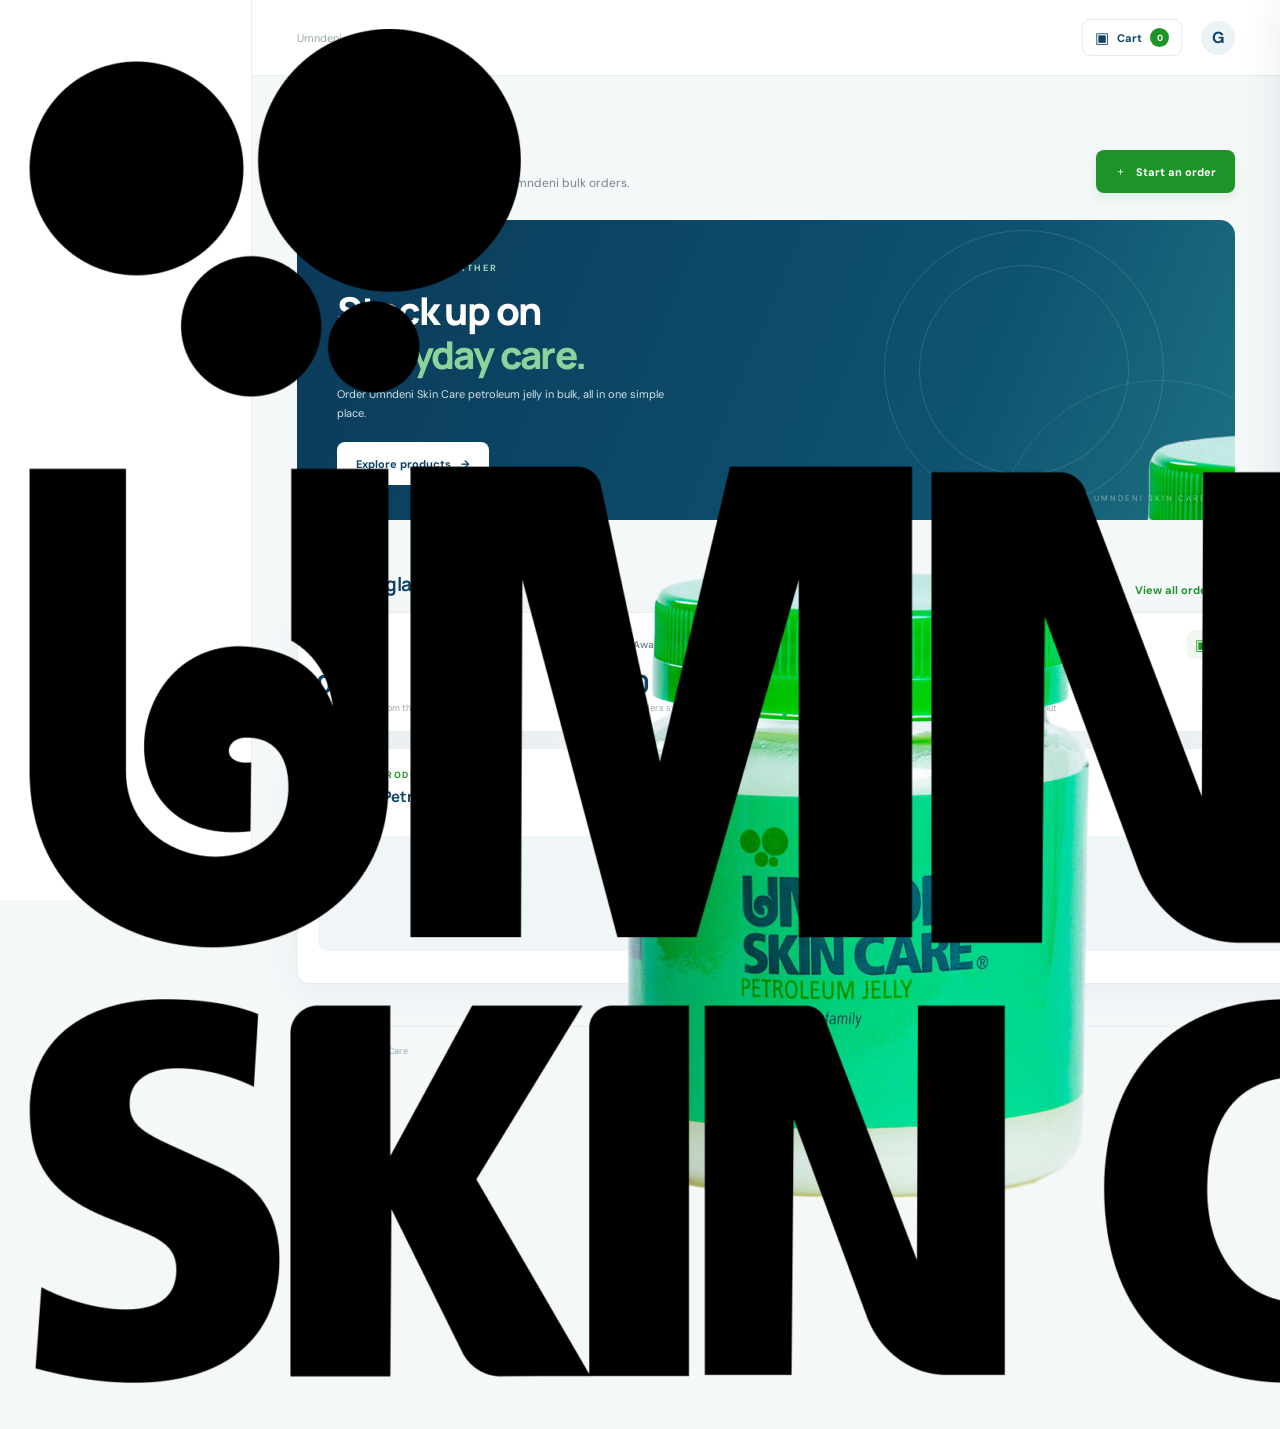
==== index.html @ 3619d059 "Connect site logo and product images" ====
<!doctype html>
<html lang="en">
<head>
  <meta charset="UTF-8">
  <meta name="viewport" content="width=device-width, initial-scale=1.0">
  <meta name="theme-color" content="#0E4366">
  <meta name="description" content="Order Umndeni Skin Care petroleum jelly in bulk.">
  <title>Umndeni | Wholesale Shop</title>
  <link rel="preconnect" href="https://fonts.googleapis.com">
  <link rel="preconnect" href="https://fonts.gstatic.com" crossorigin>
  <link href="https://fonts.googleapis.com/css2?family=DM+Sans:wght@400;500;600;700&family=Manrope:wght@400;500;600;700;800&display=swap" rel="stylesheet">
  <link rel="stylesheet" href="assets/css/global.css?v=password-toggle1">
  <script src="assets/js/app.js?v=browse-buttons2" defer></script>
</head>
<body data-page="home">
  <div class="app-shell">
    <aside class="sidebar" id="sidebar">
      <a class="brand" href="#" data-page="home" aria-label="Umndeni home">
        <img class="brand-logo" src="assets/images/Site-Logo-Black.png" alt="Umndeni Skin Care">
      </a>

      <div class="workspace-label">WORKSPACE</div>
      <nav class="side-nav" aria-label="Main navigation">
        <button class="nav-link active" data-page="home"><span class="nav-icon">⌂</span><span>Overview</span></button>
        <button class="nav-link" data-page="shop"><span class="nav-icon">▦</span><span>Shop products</span></button>
        <button class="nav-link" data-page="orders"><span class="nav-icon">▤</span><span>My orders</span><span class="nav-count" id="ordersNavCount">0</span></button>
      </nav>

      <div class="sidebar-spacer"></div>
      <div class="sidebar-help">
        <div class="help-icon">?</div>
        <strong>Need a hand?</strong>
        <p>We're here to help with your bulk orders.</p>
        <button class="text-button" data-page="help">Get support <span>→</span></button>
      </div>
      <div class="sidebar-bottom">
        <button class="nav-link" data-page="account"><span class="nav-icon">◎</span><span>My account</span></button>
      </div>
    </aside>

    <main class="main-area">
      <header class="topbar">
        <div class="topbar-left">
          <button class="mobile-menu icon-button" id="mobileMenu" aria-label="Open navigation">☰</button>
          <div class="breadcrumb"><span>Umndeni</span><span class="crumb-slash">/</span><strong id="pageCrumb">Overview</strong></div>
        </div>
        <div class="topbar-actions">
          <button type="button" class="cart-top-button" id="openCart" aria-label="Open shopping cart"><span class="cart-symbol">▣</span><span class="cart-label">Cart</span><span class="cart-badge" id="cartBadge">0</span></button>
          <button class="avatar-button" data-page="account" aria-label="My account">G</button>
        </div>
      </header>

      <div class="page-wrap">
<section class="page-view active" id="page-home">
          <div class="welcome-row">
            <div><div class="eyebrow"></div><h1>Good day<span id="welcomeName"></span>.</h1><p class="muted">Everything you need to manage your Umndeni bulk orders.</p></div>
            <button class="button button-primary" data-page="shop"><span>＋</span> Start an order</button>
          </div>

          <div class="hero-panel">
            <div class="hero-content">
              <span class="hero-kicker">CARE THAT GOES FURTHER</span>
              <h2>Stock up on<br><em>everyday care.</em></h2>
              <p>Order Umndeni Skin Care petroleum jelly in bulk, all in one simple place.</p>
              <button class="button button-white" data-page="shop">Explore products <span>→</span></button>
            </div>
            <div class="hero-art" aria-label="Product photography placeholder">
              <div class="hero-orbit orbit-one"></div><div class="hero-orbit orbit-two"></div>
              <img class="hero-product-image" src="assets/images/Homepage-Product-Photo.png" alt="Umndeni Skin Care petroleum jelly">
              <span class="hero-art-caption">UMNDENI SKIN CARE</span>
            </div>
            <div class="hero-decoration"></div>
          </div>

          <div class="section-heading"><div><span class="section-kicker">YOUR BUSINESS</span><h2>Order at a glance</h2></div><button class="text-button" data-page="orders">View all orders <span>→</span></button></div>
          <div class="stats-grid">
            <article class="stat-card"><div class="stat-top"><span>Total orders</span><span class="stat-icon navy-icon">▤</span></div><strong id="statTotalOrders">0</strong><small>Orders placed from this account</small></article>
            <article class="stat-card"><div class="stat-top"><span>Awaiting confirmation</span><span class="stat-icon amber-icon">◷</span></div><strong id="statPendingOrders">0</strong><small>Orders still being processed</small></article>
            <article class="stat-card"><div class="stat-top"><span>Items in your cart</span><span class="stat-icon green-icon">▣</span></div><strong id="statCartItems">0</strong><small>Boxes ready for checkout</small></article>
          </div>

          <div class="home-bottom-grid">
            <article class="content-card featured-card">
              <div class="card-heading"><div><span class="section-kicker">FEATURED PRODUCT</span><h3>Umndeni Petroleum Jelly</h3></div><span class="pill pill-green">Bulk supply</span></div>
              <div class="featured-product-row">
                <div class="mini-product-art"><img src="assets/images/Homepage-Product-Photo.png" alt="Umndeni Petroleum Jelly"></div>
                <div class="featured-info"><p>Everyday skin care, available for bulk ordering.</p><div class="product-price">Packages from R1,800</div><button class="button button-primary button-small" data-page="shop">View product <span>→</span></button></div>
              </div>
            </article>
            <article class="content-card recent-card">
              <div class="card-heading"><div><span class="section-kicker">RECENT ACTIVITY</span><h3>Recent orders</h3></div><button class="icon-text-button" data-page="orders">See all →</button></div>
              <div id="recentOrders"><div class="empty-inline"><span class="empty-icon">▤</span><p>No orders yet.</p><small>Your recent orders will appear here.</small></div></div>
            </article>
          </div>
        </section>
        <footer class="main-footer"><span>© <span id="currentYear"></span> Umndeni Skin Care</span></footer>
      </div>
    </main>
  </div>

  <div class="mobile-overlay" id="mobileOverlay"></div>
  <nav class="mobile-bottom-nav" aria-label="Mobile navigation"><button class="mobile-nav-link active" data-page="home"><span>⌂</span><small>Home</small></button><button class="mobile-nav-link" data-page="shop"><span>▦</span><small>Shop</small></button><button type="button" class="mobile-nav-link mobile-cart-link" id="mobileCart"><span>▣<i id="mobileCartBadge">0</i></span><small>Cart</small></button><button class="mobile-nav-link" data-page="orders"><span>▤</span><small>Orders</small></button><button class="mobile-nav-link" data-page="account"><span>◎</span><small>Account</small></button></nav>

  <div class="drawer-backdrop" id="drawerBackdrop"></div>
  <aside class="cart-drawer" id="cartDrawer" aria-label="Shopping cart" aria-hidden="true">
    <div class="drawer-header"><div><span class="section-kicker">YOUR SELECTION</span><h2>Your cart <span id="drawerItemCount">(0)</span></h2></div><button class="icon-button close-drawer" id="closeCart" aria-label="Close cart">×</button></div>
    <div class="drawer-body" id="cartContents"><div class="empty-state drawer-empty"><div class="empty-state-icon">▣</div><h3>Your cart is empty</h3><p>Add bulk boxes from the shop to get started.</p><button class="button button-primary" data-page="shop" id="emptyCartShop">Browse products</button></div></div>
    <div class="drawer-footer" id="drawerFooter"><div class="summary-line"><span>Order total</span><strong id="drawerOrderTotal">Price on request</strong></div><p>Delivery charges, if applicable, will be confirmed before payment.</p><button class="button button-primary drawer-checkout" id="goCheckout">Continue to checkout <span>→</span></button></div>
  </aside>
  <div class="toast" id="toast" role="status" aria-live="polite"></div>
  <div class="modal-backdrop" id="orderModalBackdrop"><section class="order-modal" role="dialog" aria-modal="true" aria-labelledby="orderModalTitle"><button class="icon-button modal-close" id="closeOrderModal" aria-label="Close">×</button><div id="orderModalContent"></div></section></div>
</body>
</html>
---- assets/css/global.css ----
:root {
  --navy: #0E4366;
  --navy-deep: #0A344F;
  --green: #1E9328;
  --green-dark: #177820;
  --blue: #41ABC9;
  --ink: #183347;
  --muted: #758591;
  --line: #E7EDF0;
  --surface: #FFFFFF;
  --canvas: #F5F8F9;
  --soft-blue: #EEF7FA;
  --soft-green: #EFF8F0;
  --shadow: 0 10px 35px rgba(14, 67, 102, .06);
  font-family: "DM Sans", sans-serif;
  color: var(--ink);
  background: var(--canvas);
  font-synthesis: none;
  text-rendering: optimizeLegibility;
}
* { box-sizing: border-box; }
html { min-width: 320px; scroll-behavior: smooth; }
body { margin: 0; min-width: 320px; min-height: 100vh; background: var(--canvas); }
button, input, select, textarea { font: inherit; }
button, a { -webkit-tap-highlight-color: transparent; }
button { cursor: pointer; }
a { color: inherit; text-decoration: none; }
.app-shell { min-height: 100vh; }
.sidebar { position: fixed; inset: 0 auto 0 0; z-index: 30; display: flex; flex-direction: column; width: 252px; padding: 29px 19px 20px; background: #fff; border-right: 1px solid var(--line); }
.brand { display: flex; align-items: center; gap: 11px; padding: 0 9px; color: var(--navy); }
.brand-mark { display: grid; place-items: center; width: 42px; height: 42px; border-radius: 13px; background: var(--navy); color: #fff; font: 800 25px Manrope,sans-serif; }
.brand-copy { display: flex; flex-direction: column; line-height: 1; }
.brand-copy strong { font: 800 23px Manrope,sans-serif; letter-spacing: -1.3px; }
.brand-copy small { margin-top: 5px; color: var(--green); font-size: 9px; font-weight: 700; letter-spacing: 2.8px; }
.workspace-label { margin: 53px 10px 13px; color: #A0ADB5; font-size: 9px; font-weight: 700; letter-spacing: 1.8px; }
.side-nav { display: grid; gap: 6px; }
.nav-link { position: relative; display: flex; align-items: center; gap: 13px; width: 100%; min-height: 46px; padding: 0 12px; border: 0; border-radius: 9px; background: transparent; color: #71818B; text-align: left; font-size: 13px; font-weight: 600; transition: .2s ease; }
.nav-link:hover { background: #F5F8F9; color: var(--navy); }
.nav-link.active { background: #EDF5F8; color: var(--navy); }
.nav-link.active::before { position: absolute; left: -19px; top: 10px; bottom: 10px; width: 3px; border-radius: 0 3px 3px 0; background: var(--green); content: ""; }
.nav-icon { display: grid; place-items: center; width: 19px; font-size: 19px; font-weight: 400; }
.nav-count { display: grid; place-items: center; min-width: 21px; height: 21px; margin-left: auto; border-radius: 20px; background: #F0F3F4; color: #6E7C84; font-size: 10px; }
.sidebar-spacer { flex: 1; min-height: 35px; }
.sidebar-help { padding: 18px 15px; border: 1px solid #E7F0F3; border-radius: 12px; background: #F6FAFB; }
.help-icon { display: grid; place-items: center; width: 26px; height: 26px; margin-bottom: 13px; border-radius: 8px; background: #E2F1F5; color: var(--navy); font-weight: 700; }
.sidebar-help strong { font: 700 12px Manrope,sans-serif; }
.sidebar-help p { margin: 7px 0 10px; color: var(--muted); font-size: 10px; line-height: 1.6; }
.text-button, .icon-text-button { padding: 0; border: 0; background: none; color: var(--green); font-size: 11px; font-weight: 700; }
.text-button span { margin-left: 5px; }
.sidebar-bottom { margin-top: 17px; }
.sidebar-bottom .nav-link { min-height: 41px; }
.sidebar-foot { display: flex; align-items: center; gap: 7px; padding: 15px 10px 0; border-top: 1px solid var(--line); color: #9AA7AE; font-size: 9px; }
.online-dot { width: 7px; height: 7px; border-radius: 50%; background: var(--green); box-shadow: 0 0 0 3px #EAF6EB; }
.main-area { min-height: 100vh; margin-left: 252px; }
.topbar { position: sticky; top: 0; z-index: 20; display: flex; align-items: center; justify-content: space-between; height: 76px; padding: 0 45px; border-bottom: 1px solid var(--line); background: rgba(255,255,255,.94); backdrop-filter: blur(14px); }
.topbar-left, .topbar-actions, .breadcrumb { display: flex; align-items: center; }
.breadcrumb { gap: 11px; color: #9AA7AE; font-size: 11px; }
.breadcrumb strong { color: var(--ink); font-weight: 700; }
.crumb-slash { color: #D1DADF; }
.topbar-actions { gap: 19px; }
.topbar-welcome { display: flex; align-items: center; gap: 9px; color: #80909A; font-size: 10px; }
.cart-top-button { display: flex; align-items: center; gap: 8px; height: 37px; padding: 0 12px; border: 1px solid var(--line); border-radius: 8px; background: white; color: var(--navy); font-size: 11px; font-weight: 700; }
.cart-symbol { font-size: 15px; }
.cart-badge { display: grid; place-items: center; min-width: 19px; height: 19px; padding: 0 5px; border-radius: 20px; background: var(--green); color: #fff; font-size: 9px; }
.avatar-button { display: grid; place-items: center; width: 34px; height: 34px; border: 0; border-radius: 50%; background: #EAF3F6; color: var(--navy); font-weight: 700; }
.mobile-menu { display: none !important; }
.page-wrap { max-width: 1500px; margin: 0 auto; padding: 39px 45px 24px; }
.page-view { display: none; animation: fadeUp .3s ease; }
.page-view.active { display: block; }
@keyframes fadeUp { from { opacity: 0; transform: translateY(5px); } to { opacity: 1; transform: translateY(0); } }
.welcome-row, .page-heading { display: flex; align-items: flex-end; justify-content: space-between; gap: 20px; margin-bottom: 27px; }
.eyebrow, .section-kicker { display: flex; align-items: center; gap: 8px; color: var(--green); font-size: 9px; font-weight: 700; letter-spacing: 1.7px; }
.eyebrow-line { width: 17px; height: 2px; border-radius: 2px; background: var(--green); }
h1, h2, h3, p { margin-top: 0; }
h1, h2, h3 { font-family: Manrope, sans-serif; }
h1 { margin: 11px 0 7px; color: var(--navy); font-size: clamp(27px,3vw,35px); font-weight: 800; letter-spacing: -1.5px; line-height: 1.17; }
.muted { margin: 0; color: var(--muted); font-size: 12px; line-height: 1.6; }
.button { display: inline-flex; align-items: center; justify-content: center; gap: 10px; min-height: 43px; padding: 0 18px; border: 1px solid transparent; border-radius: 8px; font-size: 11px; font-weight: 700; transition: transform .2s, background .2s, box-shadow .2s; }
.button:hover { transform: translateY(-1px); }
.button-primary { background: var(--green); color: white; box-shadow: 0 5px 12px rgba(30,147,40,.12); }
.button-primary:hover { background: var(--green-dark); box-shadow: 0 7px 17px rgba(30,147,40,.2); }
.button-white { background: white; color: var(--navy); }
.button-outline { border-color: #DCE6EA; background: white; color: var(--navy); }
.button-small { min-height: 35px; padding: 0 13px; font-size: 10px; }
.hero-panel { position: relative; display: flex; min-height: 262px; overflow: hidden; border-radius: 15px; background: linear-gradient(112deg,#0B3A59 0%,#0E5271 70%,#1D7281 100%); color: white; }
.hero-content { position: relative; z-index: 2; width: 55%; padding: 35px 40px; }
.hero-kicker { color: #A7D8C0; font-size: 9px; font-weight: 700; letter-spacing: 2px; }
.hero-content h2 { margin: 13px 0 9px; font-size: clamp(28px,3vw,39px); font-weight: 800; letter-spacing: -1.6px; line-height: 1.13; }
.hero-content h2 em { color: #8BD39A; font-style: normal; }
.hero-content p { max-width: 330px; margin-bottom: 20px; color: #D1E2E9; font-size: 11px; line-height: 1.7; }
.hero-art { position: absolute; top: 0; right: 0; display: grid; place-items: center; width: 45%; height: 100%; overflow: hidden; }
.hero-orbit { position: absolute; border: 1px solid rgba(255,255,255,.13); border-radius: 50%; }
.orbit-one { width: 280px; height: 280px; }
.orbit-two { width: 210px; height: 210px; }
.hero-product-placeholder { position: relative; z-index: 2; display: flex; align-items: center; flex-direction: column; justify-content: center; width: 150px; height: 174px; border: 1px dashed rgba(255,255,255,.45); border-radius: 12px; background: rgba(255,255,255,.08); text-align: center; backdrop-filter: blur(5px); transform: rotate(4deg); }
.placeholder-cross { color: #A7D8C0; font-size: 29px; line-height: 1; }
.hero-product-placeholder strong { margin-top: 8px; font: 800 15px Manrope,sans-serif; letter-spacing: 1px; }
.hero-product-placeholder small { margin-top: 4px; color: #A7D8C0; font-size: 7px; letter-spacing: 2px; }
.placeholder-note { margin-top: 13px; color: #D4E5E9; font-size: 8px; line-height: 1.5; }
.hero-art-caption { position: absolute; right: 28px; bottom: 17px; color: rgba(255,255,255,.45); font-size: 8px; letter-spacing: 2px; }
.hero-decoration { position: absolute; right: -90px; bottom: -190px; width: 330px; height: 330px; border: 1px solid rgba(255,255,255,.1); border-radius: 50%; }
.section-heading { display: flex; align-items: flex-end; justify-content: space-between; margin: 34px 0 15px; }
.section-heading h2 { margin: 5px 0 0; color: var(--navy); font-size: 19px; letter-spacing: -.6px; }
.stats-grid { display: grid; grid-template-columns: repeat(3,1fr); gap: 14px; }
.stat-card, .content-card { border: 1px solid var(--line); border-radius: 12px; background: white; box-shadow: var(--shadow); }
.stat-card { min-height: 119px; padding: 17px 18px; }
.stat-top { display: flex; align-items: center; justify-content: space-between; color: #778792; font-size: 10px; font-weight: 600; }
.stat-icon { display: grid; place-items: center; width: 29px; height: 29px; border-radius: 8px; font-size: 15px; }
.navy-icon { background: #EDF4F8; color: var(--navy); }
.amber-icon { background: #FFF6E8; color: #D18C27; }
.green-icon { background: var(--soft-green); color: var(--green); }
.stat-card > strong { display: block; margin-top: 7px; color: var(--navy); font: 800 25px Manrope,sans-serif; letter-spacing: -.7px; }
.stat-card > small { display: block; margin-top: 1px; color: #9AA7AE; font-size: 9px; }
.home-bottom-grid { display: grid; grid-template-columns: 1.08fr .92fr; gap: 15px; margin-top: 16px; }
.featured-card, .recent-card { padding: 20px; }
.card-heading { display: flex; align-items: center; justify-content: space-between; gap: 10px; }
.card-heading h3, .checkout-summary h3 { margin: 5px 0 0; color: var(--navy); font-size: 15px; letter-spacing: -.4px; }
.pill { display: inline-flex; align-items: center; padding: 5px 9px; border-radius: 30px; font-size: 9px; font-weight: 700; white-space: nowrap; }
.pill-green { background: #EDF7EE; color: var(--green); }
.featured-product-row { display: flex; align-items: center; gap: 18px; margin-top: 17px; }
.mini-product-art { display: flex; flex: 0 0 116px; align-items: center; flex-direction: column; justify-content: center; height: 115px; border-radius: 9px; background: #F0F6F7; color: var(--navy); }
.mini-product-art span { font: 800 33px Manrope,sans-serif; }
.mini-product-art small { color: #91A2AA; font-size: 7px; letter-spacing: 1px; }
.featured-info p { margin: 0 0 9px; color: var(--muted); font-size: 10px; line-height: 1.5; }
.product-price { margin-bottom: 12px; color: var(--navy); font: 800 13px Manrope,sans-serif; }
.icon-text-button { font-size: 10px; }
.empty-inline { display: flex; align-items: center; flex-direction: column; padding: 19px 8px 4px; text-align: center; }
.empty-icon { display: grid; place-items: center; width: 35px; height: 35px; border-radius: 10px; background: #F2F6F7; color: #91A2AA; font-size: 17px; }
.empty-inline p { margin: 9px 0 2px; color: var(--navy); font-size: 11px; font-weight: 700; }
.empty-inline small { color: #9AA7AE; font-size: 9px; }
.page-heading { align-items: center; margin-bottom: 25px; }
.catalog-tag { padding: 8px 11px; border: 1px solid #DCE9ED; border-radius: 6px; background: white; color: #83949D; font-size: 8px; font-weight: 700; letter-spacing: 1.2px; }
.shop-layout { display: grid; grid-template-columns: minmax(0,1fr) 270px; align-items: start; gap: 17px; }
.product-detail-card { display: grid; grid-template-columns: .88fr 1.12fr; overflow: hidden; border: 1px solid var(--line); border-radius: 13px; background: white; box-shadow: var(--shadow); }
.product-visual { position: relative; display: grid; place-items: center; min-height: 420px; overflow: hidden; background: linear-gradient(145deg,#EAF3F5,#F4F8F7); }
.product-visual::before, .product-visual::after { position: absolute; border: 1px solid rgba(14,67,102,.08); border-radius: 50%; content: ""; }
.product-visual::before { width: 300px; height: 300px; }
.product-visual::after { width: 230px; height: 230px; }
.visual-tag, .visual-bottom { position: absolute; z-index: 2; color: #7E9AA5; font-size: 8px; font-weight: 700; letter-spacing: 1.6px; }
.visual-tag { top: 22px; left: 22px; }
.visual-bottom { bottom: 20px; }
.product-image-placeholder { position: relative; z-index: 2; display: flex; align-items: center; flex-direction: column; justify-content: center; width: 68%; min-height: 210px; border: 1px dashed #A8C2CA; border-radius: 12px; background: rgba(255,255,255,.58); color: var(--navy); text-align: center; }
.product-image-placeholder .placeholder-cross { color: var(--green); font-size: 35px; }
.product-image-placeholder strong { margin-top: 13px; font: 800 17px Manrope,sans-serif; letter-spacing: 1px; line-height: 1.2; }
.product-image-placeholder small { margin-top: 9px; color: #81959E; font-size: 8px; }
.product-information { padding: 31px 28px; }
.product-meta { display: flex; align-items: center; justify-content: space-between; gap: 8px; }
.stock-indicator { display: flex; align-items: center; gap: 6px; color: #82929A; font-size: 9px; }
.stock-indicator i { width: 6px; height: 6px; border-radius: 50%; background: var(--green); }
.product-information h2 { margin: 22px 0 9px; color: var(--navy); font-size: 24px; letter-spacing: -1px; line-height: 1.2; }
.product-description { color: var(--muted); font-size: 11px; line-height: 1.8; }
.product-highlights { display: grid; gap: 11px; margin: 22px 0; padding: 18px 0; border-top: 1px solid var(--line); border-bottom: 1px solid var(--line); }
.product-highlights div { display: flex; align-items: center; gap: 9px; color: #637783; font-size: 10px; }
.highlight-icon { display: grid; place-items: center; width: 17px; height: 17px; border-radius: 50%; background: #EDF7EE; color: var(--green); font-size: 10px; font-weight: 700; }
.product-purchase { display: flex; align-items: center; justify-content: space-between; gap: 10px; margin-bottom: 17px; }
.field-label { display: block; margin-bottom: 5px; color: #9AA7AE; font-size: 8px; font-weight: 700; letter-spacing: 1.2px; }
.package-choice { display: flex; flex-direction: column; align-items: flex-start; gap: 5px; min-width: 0; flex: 1; }
.package-select { width: 100%; max-width: 310px; padding: 10px 12px; border: 1px solid var(--line); border-radius: 7px; background: white; color: var(--navy); font: 600 10px "DM Sans",sans-serif; }
.price-request { display: block; color: var(--navy); font: 800 15px Manrope,sans-serif; }
.product-purchase small { display: block; margin-top: 4px; color: #98A5AC; font-size: 8px; }
.quantity-control { display: flex; align-items: center; gap: 13px; padding: 5px; border: 1px solid var(--line); border-radius: 8px; color: var(--navy); font-size: 11px; font-weight: 700; }
.qty-btn { display: grid; place-items: center; width: 27px; height: 27px; border: 0; border-radius: 6px; background: #F1F6F7; color: var(--navy); font-size: 15px; }
.add-cart-button { width: 100%; }
.secure-note { display: flex; align-items: center; gap: 7px; margin-top: 13px; color: #93A0A7; font-size: 8px; }
.secure-note span { color: var(--green); font-size: 14px; }
.shop-aside { display: grid; gap: 13px; }
.aside-card { padding: 20px; border: 1px solid var(--line); border-radius: 12px; background: white; }
.aside-icon { display: grid; place-items: center; width: 34px; height: 34px; border-radius: 9px; background: #EDF5F8; color: var(--navy); font-size: 17px; }
.aside-card h3 { margin: 13px 0 6px; color: var(--navy); font-size: 14px; }
.aside-card > p { margin: 0; color: var(--muted); font-size: 10px; line-height: 1.7; }
.aside-divider { height: 1px; margin: 17px 0; background: var(--line); }
.aside-feature { display: flex; gap: 11px; margin-top: 15px; }
.aside-feature > span { color: #8AB99A; font: 800 12px Manrope,sans-serif; }
.aside-feature div { display: grid; gap: 4px; }
.aside-feature strong { color: var(--navy); font-size: 9px; }
.aside-feature small { color: #91A0A7; font-size: 8px; }
.aside-note { display: flex; gap: 11px; padding: 15px; border: 1px solid #E4EEF1; border-radius: 10px; background: #F0F7F9; }
.note-icon { display: grid; flex: 0 0 22px; place-items: center; width: 22px; height: 22px; border-radius: 50%; background: white; color: var(--navy); font-size: 11px; font-weight: 700; }
.aside-note strong { color: var(--navy); font-size: 10px; }
.aside-note p { margin: 5px 0 8px; color: #758A94; font-size: 9px; line-height: 1.6; }
.orders-toolbar { display: flex; align-items: center; justify-content: space-between; margin-bottom: 13px; }
.orders-tabs { display: flex; gap: 5px; padding: 4px; border: 1px solid var(--line); border-radius: 8px; background: white; }
.order-filter { padding: 8px 12px; border: 0; border-radius: 6px; background: transparent; color: #82919A; font-size: 9px; font-weight: 600; }
.order-filter.active { background: #EDF5F8; color: var(--navy); }
.results-count { color: #9AA7AE; font-size: 9px; }
.orders-card { overflow: hidden; border: 1px solid var(--line); border-radius: 12px; background: white; box-shadow: var(--shadow); }
.orders-table-head, .order-row { display: grid; grid-template-columns: 1.2fr 1fr .8fr 1fr 30px; align-items: center; gap: 12px; padding: 15px 20px; }
.orders-table-head { background: #FAFBFC; color: #9AA7AE; font-size: 8px; font-weight: 700; letter-spacing: 1px; }
.order-row { min-height: 70px; border-top: 1px solid #EEF1F2; color: #71818B; font-size: 10px; }
.order-ref { color: var(--navy); font-size: 10px; font-weight: 700; }
.order-date { color: #82919A; font-size: 9px; }
.order-items { color: #607581; font-size: 9px; }
.status-pill { display: inline-flex; align-items: center; gap: 6px; width: fit-content; padding: 6px 8px; border-radius: 30px; background: #FFF6E8; color: #B77C20; font-size: 8px; font-weight: 700; }
.status-pill::before { width: 5px; height: 5px; border-radius: 50%; background: currentColor; content: ""; }
.order-open { width: 27px; height: 27px; border: 1px solid var(--line); border-radius: 7px; background: white; color: var(--navy); }
.empty-state { display: flex; align-items: center; flex-direction: column; padding: 65px 20px; text-align: center; }
.empty-state-icon { display: grid; place-items: center; width: 54px; height: 54px; margin-bottom: 15px; border-radius: 15px; background: #F0F6F7; color: #7896A2; font-size: 23px; }
.empty-state h3 { margin: 0 0 6px; color: var(--navy); font-size: 16px; }
.empty-state p { margin: 0 0 17px; color: var(--muted); font-size: 10px; }
.checkout-step { display: flex; align-items: center; gap: 8px; color: #84939B; font-size: 9px; }
.checkout-step span { display: grid; place-items: center; width: 22px; height: 22px; border-radius: 50%; background: #EAF4EC; color: var(--green); font-size: 9px; font-weight: 700; }
.checkout-step i { width: 20px; height: 1px; background: #D9E3E6; }
.checkout-layout { display: grid; grid-template-columns: minmax(0,1.5fr) minmax(250px,.75fr); align-items: start; gap: 17px; }
.checkout-form { padding: 25px; }
.form-section-heading { display: flex; align-items: flex-start; gap: 12px; margin-bottom: 20px; }
.form-number { display: grid; place-items: center; width: 29px; height: 29px; flex: 0 0 29px; border-radius: 8px; background: #EDF5F8; color: var(--navy); font: 800 10px Manrope,sans-serif; }
.form-section-heading h3 { margin: 1px 0 4px; color: var(--navy); font-size: 14px; }
.form-section-heading p { margin: 0; color: #94A1A8; font-size: 9px; }
.form-grid { display: grid; grid-template-columns: 1fr 1fr; gap: 15px 13px; }
.form-field { display: grid; gap: 7px; color: #607581; font-size: 9px; font-weight: 700; }
.form-field input, .form-field select, .form-field textarea { width: 100%; min-height: 42px; padding: 0 12px; outline: 0; border: 1px solid #E4EAED; border-radius: 7px; background: #fff; color: var(--ink); font-size: 10px; font-weight: 400; transition: border .2s, box-shadow .2s; }
.form-field textarea { min-height: 75px; padding: 11px 12px; resize: vertical; }
.form-field input:focus, .form-field select:focus, .form-field textarea:focus { border-color: var(--blue); box-shadow: 0 0 0 3px rgba(65,171,201,.12); }
.form-field input::placeholder, .form-field textarea::placeholder { color: #B2BDC2; }
.full-field { grid-column: 1 / -1; }
.form-divider { height: 1px; margin: 24px 0; background: var(--line); }
.notes-field { margin-top: 15px; }
.notes-field span small { margin-left: 5px; color: #A5B0B5; font-size: 7px; letter-spacing: .8px; }
.checkout-assurance { display: flex; align-items: flex-start; gap: 10px; margin-top: 22px; padding: 13px; border-radius: 8px; background: #F2F8F3; }
.checkout-assurance span { color: var(--green); font-size: 13px; font-weight: 700; }
.checkout-assurance p { margin: 0; color: #6F8975; font-size: 9px; line-height: 1.6; }
.submit-order-button { width: 100%; margin-top: 17px; }
.checkout-summary { position: sticky; top: 95px; padding: 22px; }
.checkout-summary h3 { margin: 6px 0 19px; font-size: 17px; }
.checkout-item { display: flex; align-items: center; gap: 11px; padding: 13px 0; border-top: 1px solid var(--line); }
.checkout-item-art { display: grid; flex: 0 0 43px; place-items: center; width: 43px; height: 43px; border-radius: 8px; background: #EEF5F6; color: var(--navy); font: 800 17px Manrope,sans-serif; }
.checkout-item-info { flex: 1; }
.checkout-item-info strong { display: block; color: var(--navy); font-size: 9px; }
.checkout-item-info small { display: block; margin-top: 4px; color: #8C9AA1; font-size: 8px; }
.checkout-item-price { color: var(--navy); font-size: 9px; font-weight: 700; white-space: nowrap; }
.summary-line { display: flex; align-items: center; justify-content: space-between; gap: 10px; padding: 13px 0; border-top: 1px solid var(--line); color: #82919A; font-size: 9px; }
.summary-line strong { color: var(--navy); font-size: 10px; }
.total-line { margin-top: 2px; }
.total-line strong { font: 800 13px Manrope,sans-serif; }
.summary-info { display: flex; gap: 8px; margin-top: 9px; padding: 11px; border-radius: 7px; background: #F3F8FA; }
.summary-info span { color: var(--blue); font-weight: 700; }
.summary-info p { margin: 0; color: #82949D; font-size: 8px; line-height: 1.6; }
.back-to-cart { margin-top: 14px; padding: 0; border: 0; background: none; color: var(--green); font-size: 9px; font-weight: 700; }
.confirmation-wrap { display: flex; align-items: center; flex-direction: column; max-width: 590px; margin: 38px auto; padding: 48px 38px; text-align: center; }
.success-mark { display: grid; place-items: center; width: 62px; height: 62px; margin-bottom: 22px; border-radius: 50%; background: #EAF7EC; color: var(--green); font-size: 27px; font-weight: 700; }
.confirmation-wrap .section-kicker { justify-content: center; }
.confirmation-wrap h1 { margin: 13px 0; font-size: 35px; line-height: 1.15; }
.confirmation-wrap > p { max-width: 365px; color: var(--muted); font-size: 11px; line-height: 1.8; }
.confirmation-reference { position: relative; display: grid; gap: 7px; width: 100%; margin: 16px 0 20px; padding: 17px; border: 1px dashed #C9D9DE; border-radius: 9px; background: #F8FBFC; }
.confirmation-reference span { color: #8FA0A8; font-size: 8px; font-weight: 700; letter-spacing: 1.3px; }
.confirmation-reference strong { color: var(--navy); font: 800 18px Manrope,sans-serif; letter-spacing: .5px; }
.copy-reference { position: absolute; top: 50%; right: 14px; padding: 6px 9px; transform: translateY(-50%); border: 1px solid var(--line); border-radius: 5px; background: white; color: var(--navy); font-size: 8px; }
.confirmation-actions { display: flex; flex-wrap: wrap; justify-content: center; gap: 9px; }
.account-layout { display: grid; grid-template-columns: minmax(0,1.3fr) minmax(230px,.7fr); align-items: start; gap: 16px; }
.account-form { padding: 24px; }
.account-profile { display: flex; align-items: center; gap: 13px; margin-bottom: 23px; padding-bottom: 20px; border-bottom: 1px solid var(--line); }
.account-avatar { display: grid; place-items: center; width: 47px; height: 47px; border-radius: 50%; background: #E9F3F6; color: var(--navy); font: 800 18px Manrope,sans-serif; }
.account-profile h3 { margin: 0 0 4px; color: var(--navy); font-size: 13px; }
.account-profile p { margin: 0; color: #91A0A7; font-size: 9px; }
.account-form > .button { margin-top: 20px; }
.form-feedback { display: inline-block; margin: 0 0 0 12px; color: var(--green); font-size: 9px; }
.account-side { padding: 23px; }
.account-side h3 { margin: 7px 0; color: var(--navy); font-size: 15px; }
.account-side > p { color: var(--muted); font-size: 10px; line-height: 1.7; }
.account-stat { display: flex; justify-content: space-between; margin: 20px 0 14px; padding: 14px 0; border-top: 1px solid var(--line); border-bottom: 1px solid var(--line); color: #81919A; font-size: 10px; }
.account-stat strong { color: var(--navy); font: 800 16px Manrope,sans-serif; }
.help-grid { display: grid; grid-template-columns: 1.1fr .9fr; gap: 15px; }
.help-main-card { position: relative; overflow: hidden; padding: 29px; background: linear-gradient(130deg,#0E4366,#135E76); color: white; }
.help-large-icon { display: grid; place-items: center; width: 43px; height: 43px; margin-bottom: 24px; border: 1px solid rgba(255,255,255,.22); border-radius: 12px; color: #9DDBAA; font-size: 22px; }
.help-main-card .section-kicker { color: #9DDBAA; }
.help-main-card h2 { margin: 11px 0; font-size: 27px; letter-spacing: -1px; line-height: 1.2; }
.help-main-card > p { max-width: 350px; color: #D0E2E8; font-size: 10px; line-height: 1.8; }
.help-main-card > small { display: block; margin-top: 12px; color: #A7C6D0; font-size: 8px; }
.help-side { display: grid; gap: 14px; }
.help-contact-card { padding: 20px; }
.help-card-icon { display: grid; place-items: center; width: 32px; height: 32px; border-radius: 9px; background: #EDF5F8; color: var(--navy); }
.help-contact-card h3 { margin: 11px 0 5px; color: var(--navy); font-size: 13px; }
.help-contact-card p { margin: 0 0 9px; color: var(--muted); font-size: 9px; line-height: 1.6; }
.help-contact-card a { color: var(--green); font-size: 9px; font-weight: 700; }
.faq-section { max-width: 800px; margin-top: 35px; }
.faq-section h2 { margin: 7px 0 15px; color: var(--navy); font-size: 19px; }
.faq-section details { padding: 15px 0; border-top: 1px solid var(--line); }
.faq-section summary { color: var(--navy); cursor: pointer; font-size: 11px; font-weight: 700; }
.faq-section details p { margin: 10px 0 0; color: var(--muted); font-size: 10px; line-height: 1.7; }
.main-footer { display: flex; justify-content: space-between; margin-top: 42px; padding: 18px 0 0; border-top: 1px solid var(--line); color: #9AA7AE; font-size: 9px; }
.mobile-bottom-nav { display: none; }
.mobile-overlay { display: none; }
.drawer-backdrop, .modal-backdrop { position: fixed; inset: 0; z-index: 50; visibility: hidden; background: rgba(7,28,42,.38); opacity: 0; transition: .25s; }
.drawer-backdrop.open, .modal-backdrop.open { visibility: visible; opacity: 1; }
.cart-drawer { position: fixed; top: 0; right: 0; z-index: 51; display: flex; flex-direction: column; width: min(430px,100%); height: 100dvh; padding: 25px; transform: translateX(105%); background: white; box-shadow: -15px 0 45px rgba(5,32,47,.12); transition: transform .28s ease; }
.cart-drawer.open { transform: translateX(0); }
.drawer-header { display: flex; align-items: center; justify-content: space-between; padding-bottom: 20px; border-bottom: 1px solid var(--line); }
.drawer-header h2 { margin: 6px 0 0; color: var(--navy); font-size: 21px; }
.drawer-header h2 span { color: #9AA7AE; font: 500 11px "DM Sans",sans-serif; }
.icon-button { display: grid; place-items: center; width: 35px; height: 35px; border: 1px solid var(--line); border-radius: 8px; background: white; color: var(--navy); font-size: 19px; }
.close-drawer { font-size: 23px; }
.drawer-body { flex: 1; overflow-y: auto; }
.drawer-empty { padding-top: 55px; }
.cart-line-item { display: flex; gap: 12px; padding: 18px 0; border-bottom: 1px solid var(--line); }
.cart-line-art { display: grid; flex: 0 0 60px; place-items: center; height: 65px; border-radius: 9px; background: #EEF5F6; color: var(--navy); font: 800 21px Manrope,sans-serif; }
.cart-line-info { flex: 1; min-width: 0; }
.cart-line-info strong { display: block; margin: 3px 0 5px; color: var(--navy); font-size: 10px; }
.cart-line-info small { display: block; color: #8B9AA1; font-size: 8px; }
.cart-line-controls { display: flex; align-items: center; gap: 8px; margin-top: 11px; }
.cart-line-controls button { display: grid; place-items: center; width: 23px; height: 23px; border: 1px solid var(--line); border-radius: 5px; background: white; color: var(--navy); font-size: 12px; }
.cart-line-controls span { color: var(--navy); font-size: 9px; font-weight: 700; }
.remove-item { margin-left: auto; border: 0 !important; color: #A0ADB4 !important; }
.drawer-footer { padding-top: 17px; border-top: 1px solid var(--line); }
.drawer-footer p { margin: -3px 0 14px; color: #92A0A7; font-size: 8px; }
.drawer-checkout { width: 100%; }
.toast { position: fixed; right: 25px; bottom: 25px; z-index: 90; max-width: calc(100% - 40px); padding: 12px 17px; transform: translateY(15px); border-radius: 8px; background: var(--navy-deep); color: white; box-shadow: 0 8px 24px rgba(0,0,0,.15); font-size: 10px; opacity: 0; pointer-events: none; transition: .25s; }
.toast.show { transform: translateY(0); opacity: 1; }
.modal-backdrop { z-index: 70; display: grid; place-items: center; padding: 18px; }
.order-modal { position: relative; width: min(520px,100%); max-height: 85vh; overflow-y: auto; padding: 27px; border-radius: 14px; background: white; box-shadow: 0 20px 70px rgba(5,32,47,.2); }
.modal-close { position: absolute; top: 17px; right: 17px; }
.order-modal h2 { margin: 8px 40px 18px 0; color: var(--navy); font-size: 21px; }
.modal-detail-grid { display: grid; grid-template-columns: 1fr 1fr; gap: 13px; margin: 17px 0; }
.modal-detail { padding: 12px; border-radius: 8px; background: #F6F9FA; }
.modal-detail small { display: block; margin-bottom: 5px; color: #94A2A9; font-size: 8px; }
.modal-detail strong { color: var(--navy); font-size: 10px; overflow-wrap: anywhere; }
.modal-section-title { margin: 18px 0 9px; color: var(--navy); font-size: 11px; font-weight: 700; }
.modal-notes { padding: 12px; border-radius: 8px; background: #F7F9FA; color: #71818B; font-size: 9px; line-height: 1.6; }
@media (min-width: 1500px) { .page-wrap { padding-right: 58px; padding-left: 58px; } }
@media (max-width: 1180px) {
  .sidebar { width: 220px; padding-right: 15px; padding-left: 15px; }
  .main-area { margin-left: 220px; }
  .topbar { padding: 0 28px; }
  .page-wrap { padding: 32px 28px 22px; }
  .shop-layout { grid-template-columns: minmax(0,1fr) 235px; }
  .product-detail-card { grid-template-columns: .8fr 1.2fr; }
  .product-information { padding: 25px 20px; }
  .product-information h2 { font-size: 21px; }
}
@media (max-width: 900px) {
  .sidebar { width: 205px; }
  .main-area { margin-left: 205px; }
  .topbar { padding: 0 20px; }
  .page-wrap { padding: 27px 20px 20px; }
  .home-bottom-grid { grid-template-columns: 1fr; }
  .shop-layout { grid-template-columns: 1fr; }
  .shop-aside { grid-template-columns: 1fr 1fr; }
  .product-detail-card { grid-template-columns: .8fr 1.2fr; }
  .checkout-layout { grid-template-columns: 1fr; }
  .checkout-summary { position: static; }
}
@media (max-width: 680px) {
  body { padding-bottom: calc(66px + env(safe-area-inset-bottom)); }
  .sidebar { width: 270px; max-width: 84vw; max-height: 100dvh; overflow-y: auto; padding-bottom: calc(82px + env(safe-area-inset-bottom)); transform: translateX(-105%); transition: transform .25s ease; box-shadow: 12px 0 35px rgba(0,0,0,.08); scrollbar-width: none; }
  .sidebar.mobile-open { transform: translateX(0); }
  .mobile-overlay { position: fixed; inset: 0; z-index: 25; display: block; visibility: hidden; background: rgba(8,34,49,.35); opacity: 0; transition: .2s; }
  .mobile-overlay.open { visibility: visible; opacity: 1; }
  .main-area { margin-left: 0; }
  .topbar { height: 62px; padding: 0 15px; }
  .topbar-left { gap: 10px; }
  .mobile-menu { display: grid !important; width: 32px; height: 32px; border: 0; font-size: 16px; }
  .breadcrumb { gap: 7px; font-size: 10px; }
  .topbar-actions { gap: 9px; }
  .topbar-welcome { display: none; }
  .cart-top-button { width: 36px; height: 34px; justify-content: center; gap: 4px; padding: 0 5px; }
  .cart-label { display: none; }
  .cart-symbol { font-size: 14px; }
  .cart-badge { min-width: 16px; height: 16px; font-size: 8px; }
  .avatar-button { width: 31px; height: 31px; }
  .page-wrap { padding: 25px 15px 20px; }
  .welcome-row, .page-heading { align-items: flex-start; flex-direction: column; gap: 15px; margin-bottom: 20px; }
  .welcome-row > .button, .page-heading > .button { align-self: stretch; }
  h1 { font-size: 29px; }
  .muted { font-size: 11px; }
  .hero-panel { min-height: 290px; }
  .hero-content { width: 100%; padding: 27px 23px; }
  .hero-content h2 { font-size: 31px; }
  .hero-content p { max-width: 235px; font-size: 10px; }
  .hero-art { right: -38px; width: 48%; opacity: .58; }
  .hero-product-placeholder { width: 115px; height: 145px; }
  .hero-product-placeholder strong { font-size: 12px; }
  .placeholder-note { font-size: 7px; }
  .hero-art-caption { display: none; }
  .section-heading { align-items: flex-start; gap: 8px; margin-top: 28px; }
  .section-heading h2 { font-size: 17px; }
  .section-heading > .text-button { padding-top: 7px; white-space: nowrap; font-size: 9px; }
  .stats-grid { grid-template-columns: 1fr 1fr; gap: 9px; }
  .stat-card { min-height: 106px; padding: 13px; }
  .stat-card:last-child { grid-column: 1 / -1; min-height: 90px; }
  .stat-top { font-size: 9px; }
  .stat-card > strong { font-size: 23px; }
  .stat-card > small { font-size: 8px; }
  .home-bottom-grid { gap: 11px; margin-top: 12px; }
  .featured-card, .recent-card { padding: 16px; }
  .featured-product-row { gap: 12px; }
  .mini-product-art { flex-basis: 93px; height: 100px; }
  .featured-info p { font-size: 9px; }
  .catalog-tag { display: none; }
  .shop-layout { gap: 12px; }
  .product-detail-card { grid-template-columns: 1fr; }
  .product-visual { min-height: 235px; }
  .product-visual::before { width: 220px; height: 220px; }
  .product-visual::after { width: 170px; height: 170px; }
  .product-image-placeholder { width: 55%; min-height: 155px; }
  .product-image-placeholder strong { font-size: 14px; }
  .product-information { padding: 21px 18px; }
  .product-information h2 { margin-top: 17px; font-size: 22px; }
  .product-description { font-size: 10px; }
  .product-highlights { margin: 16px 0; padding: 15px 0; }
  .shop-aside { grid-template-columns: 1fr; }
  .aside-card { padding: 17px; }
  .orders-toolbar { align-items: flex-start; flex-direction: column; gap: 9px; }
  .orders-table-head { display: none; }
  .order-row { grid-template-columns: 1fr auto; gap: 6px 10px; padding: 15px; }
  .order-row .order-ref { grid-column: 1; }
  .order-row .order-date { grid-column: 1; }
  .order-row .order-items { grid-column: 1; }
  .order-row .status-pill { grid-column: 2; grid-row: 1 / span 2; align-self: center; }
  .order-row .order-open { grid-column: 2; grid-row: 3; justify-self: end; }
  .checkout-step { font-size: 8px; }
  .checkout-form { padding: 18px 15px; }
  .form-grid { grid-template-columns: 1fr; gap: 13px; }
  .full-field { grid-column: auto; }
  .form-divider { margin: 20px 0; }
  .checkout-summary { padding: 18px; }
  .confirmation-wrap { margin: 15px auto; padding: 35px 19px; }
  .confirmation-wrap h1 { font-size: 30px; }
  .confirmation-actions { width: 100%; flex-direction: column; }
  .confirmation-actions .button { width: 100%; }
  .account-layout, .help-grid { grid-template-columns: 1fr; }
  .account-form { padding: 18px 15px; }
  .help-main-card { padding: 23px; }
  .help-side { grid-template-columns: 1fr 1fr; }
  .help-contact-card { padding: 15px; }
  .faq-section { margin-top: 28px; }
  .main-footer { margin-top: 27px; font-size: 8px; }
  .mobile-bottom-nav { position: fixed; right: 0; bottom: 0; left: 0; z-index: 40; display: grid; grid-template-columns: repeat(5,1fr); min-height: calc(62px + env(safe-area-inset-bottom)); padding: 7px 5px calc(7px + env(safe-area-inset-bottom)); border-top: 1px solid var(--line); background: rgba(255,255,255,.97); backdrop-filter: blur(12px); }
  .mobile-nav-link { display: flex; align-items: center; flex-direction: column; justify-content: center; gap: 4px; border: 0; background: transparent; color: #92A0A7; }
  .mobile-nav-link > span { position: relative; font-size: 19px; line-height: 1; }
  .mobile-nav-link small { font-size: 8px; font-weight: 600; }
  .mobile-nav-link.active { color: var(--green); }
  .mobile-cart-link i { position: absolute; top: -5px; right: -9px; display: grid; place-items: center; min-width: 14px; height: 14px; padding: 0 3px; border-radius: 50%; background: var(--green); color: white; font-size: 7px; font-style: normal; }
  .cart-drawer { padding: 19px; }
  .toast { right: 15px; bottom: calc(78px + env(safe-area-inset-bottom)); }
  .order-modal { padding: 22px 18px; }
}
@media (max-width: 390px) {
  .topbar { padding: 0 10px; }
  .page-wrap { padding-right: 11px; padding-left: 11px; }
  .hero-content { padding-left: 18px; }
  .hero-content h2 { font-size: 28px; }
  .hero-art { right: -52px; opacity: .45; }
  .help-side { grid-template-columns: 1fr; }
  .checkout-step { gap: 5px; }
}

/* Recent order rows */
.recent-order-row { display:flex; align-items:center; justify-content:space-between; gap:10px; padding:12px 0; border-top:1px solid var(--line); }
.recent-order-row > div { display:grid; gap:4px; }
.recent-date { color:#94A1A8; font-size:8px; }


/* Password visibility toggle */
.password-input-wrap { position: relative; width: 100%; }
.password-input-wrap input { padding-right: 46px; }
.password-toggle { position: absolute; top: 50%; right: 8px; display: grid; place-items: center; width: 32px; height: 32px; padding: 6px; transform: translateY(-50%); border: 0; border-radius: 6px; background: transparent; color: #758591; }
.password-toggle:hover, .password-toggle:focus-visible { background: #F0F6F7; color: var(--navy); outline: none; }
.password-toggle svg { width: 19px; height: 19px; fill: none; stroke: currentColor; stroke-width: 1.7; stroke-linecap: round; stroke-linejoin: round; }
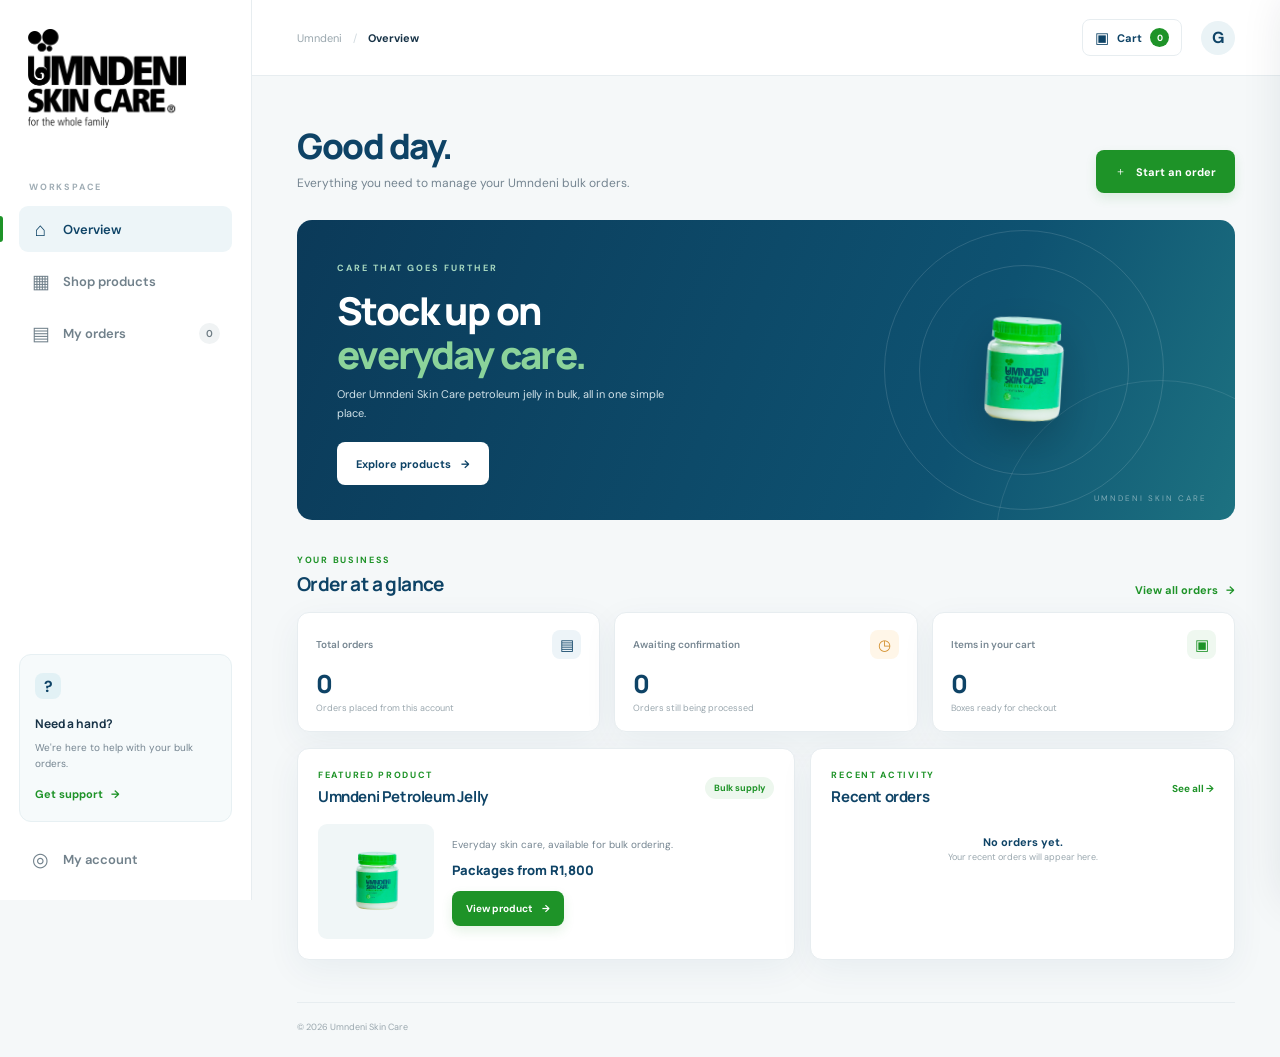
==== commit b6ff8da0: "Refresh image asset styles" ====
--- a/index.html
+++ b/index.html
@@ -9,7 +9,7 @@
   <link rel="preconnect" href="https://fonts.googleapis.com">
   <link rel="preconnect" href="https://fonts.gstatic.com" crossorigin>
   <link href="https://fonts.googleapis.com/css2?family=DM+Sans:wght@400;500;600;700&family=Manrope:wght@400;500;600;700;800&display=swap" rel="stylesheet">
-  <link rel="stylesheet" href="assets/css/global.css?v=password-toggle1">
+  <link rel="stylesheet" href="assets/css/global.css?v=product-assets1">
   <script src="assets/js/app.js?v=browse-buttons2" defer></script>
 </head>
 <body data-page="home">
--- a/assets/css/global.css
+++ b/assets/css/global.css
@@ -28,6 +28,7 @@
 .app-shell { min-height: 100vh; }
 .sidebar { position: fixed; inset: 0 auto 0 0; z-index: 30; display: flex; flex-direction: column; width: 252px; padding: 29px 19px 20px; background: #fff; border-right: 1px solid var(--line); }
 .brand { display: flex; align-items: center; gap: 11px; padding: 0 9px; color: var(--navy); }
+.brand-logo { display: block; width: 158px; max-width: 100%; height: auto; object-fit: contain; object-position: left center; }
 .brand-mark { display: grid; place-items: center; width: 42px; height: 42px; border-radius: 13px; background: var(--navy); color: #fff; font: 800 25px Manrope,sans-serif; }
 .brand-copy { display: flex; flex-direction: column; line-height: 1; }
 .brand-copy strong { font: 800 23px Manrope,sans-serif; letter-spacing: -1.3px; }
@@ -92,6 +93,7 @@
 .hero-orbit { position: absolute; border: 1px solid rgba(255,255,255,.13); border-radius: 50%; }
 .orbit-one { width: 280px; height: 280px; }
 .orbit-two { width: 210px; height: 210px; }
+.hero-product-image { position: relative; z-index: 2; display: block; width: min(42%, 230px); max-height: 225px; object-fit: contain; filter: drop-shadow(0 18px 22px rgba(0,0,0,.2)); transform: rotate(3deg); }
 .hero-product-placeholder { position: relative; z-index: 2; display: flex; align-items: center; flex-direction: column; justify-content: center; width: 150px; height: 174px; border: 1px dashed rgba(255,255,255,.45); border-radius: 12px; background: rgba(255,255,255,.08); text-align: center; backdrop-filter: blur(5px); transform: rotate(4deg); }
 .placeholder-cross { color: #A7D8C0; font-size: 29px; line-height: 1; }
 .hero-product-placeholder strong { margin-top: 8px; font: 800 15px Manrope,sans-serif; letter-spacing: 1px; }
@@ -119,6 +121,7 @@
 .pill-green { background: #EDF7EE; color: var(--green); }
 .featured-product-row { display: flex; align-items: center; gap: 18px; margin-top: 17px; }
 .mini-product-art { display: flex; flex: 0 0 116px; align-items: center; flex-direction: column; justify-content: center; height: 115px; border-radius: 9px; background: #F0F6F7; color: var(--navy); }
+.mini-product-art img { display: block; width: 100%; height: 100%; padding: 8px; border-radius: 9px; object-fit: contain; }
 .mini-product-art span { font: 800 33px Manrope,sans-serif; }
 .mini-product-art small { color: #91A2AA; font-size: 7px; letter-spacing: 1px; }
 .featured-info p { margin: 0 0 9px; color: var(--muted); font-size: 10px; line-height: 1.5; }
@@ -139,6 +142,7 @@
 .visual-tag, .visual-bottom { position: absolute; z-index: 2; color: #7E9AA5; font-size: 8px; font-weight: 700; letter-spacing: 1.6px; }
 .visual-tag { top: 22px; left: 22px; }
 .visual-bottom { bottom: 20px; }
+.shop-product-image { position: relative; z-index: 2; display: block; width: 72%; max-height: 370px; object-fit: contain; filter: drop-shadow(0 15px 20px rgba(14,67,102,.13)); }
 .product-image-placeholder { position: relative; z-index: 2; display: flex; align-items: center; flex-direction: column; justify-content: center; width: 68%; min-height: 210px; border: 1px dashed #A8C2CA; border-radius: 12px; background: rgba(255,255,255,.58); color: var(--navy); text-align: center; }
 .product-image-placeholder .placeholder-cross { color: var(--green); font-size: 35px; }
 .product-image-placeholder strong { margin-top: 13px; font: 800 17px Manrope,sans-serif; letter-spacing: 1px; line-height: 1.2; }
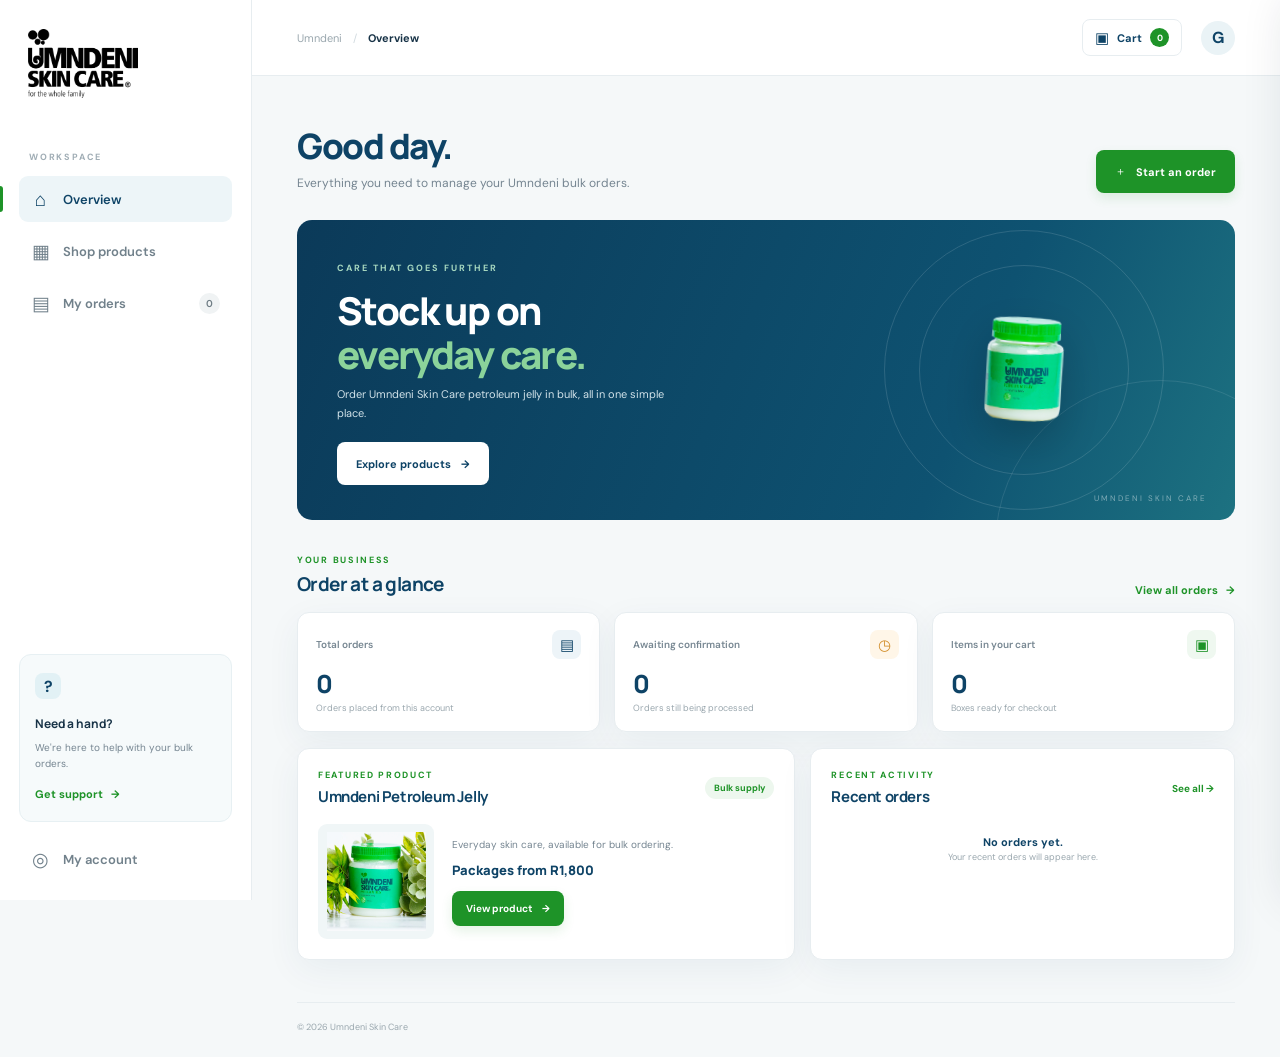
==== commit 722e2ac7: "Use shop product photo in homepage featured product" ====
--- a/index.html
+++ b/index.html
@@ -83,7 +83,7 @@
             <article class="content-card featured-card">
               <div class="card-heading"><div><span class="section-kicker">FEATURED PRODUCT</span><h3>Umndeni Petroleum Jelly</h3></div><span class="pill pill-green">Bulk supply</span></div>
               <div class="featured-product-row">
-                <div class="mini-product-art"><img src="assets/images/Homepage-Product-Photo.png" alt="Umndeni Petroleum Jelly"></div>
+                <div class="mini-product-art"><img src="assets/images/Shop-Product-Photo.jpg" alt="Umndeni Petroleum Jelly"></div>
                 <div class="featured-info"><p>Everyday skin care, available for bulk ordering.</p><div class="product-price">Packages from R1,800</div><button class="button button-primary button-small" data-page="shop">View product <span>→</span></button></div>
               </div>
             </article>
--- a/assets/css/global.css
+++ b/assets/css/global.css
@@ -28,7 +28,7 @@
 .app-shell { min-height: 100vh; }
 .sidebar { position: fixed; inset: 0 auto 0 0; z-index: 30; display: flex; flex-direction: column; width: 252px; padding: 29px 19px 20px; background: #fff; border-right: 1px solid var(--line); }
 .brand { display: flex; align-items: center; gap: 11px; padding: 0 9px; color: var(--navy); }
-.brand-logo { display: block; width: 158px; max-width: 100%; height: auto; object-fit: contain; object-position: left center; }
+.brand-logo { display: block; width: 110px; max-width: 100%; height: auto; object-fit: contain; object-position: left center; }
 .brand-mark { display: grid; place-items: center; width: 42px; height: 42px; border-radius: 13px; background: var(--navy); color: #fff; font: 800 25px Manrope,sans-serif; }
 .brand-copy { display: flex; flex-direction: column; line-height: 1; }
 .brand-copy strong { font: 800 23px Manrope,sans-serif; letter-spacing: -1.3px; }
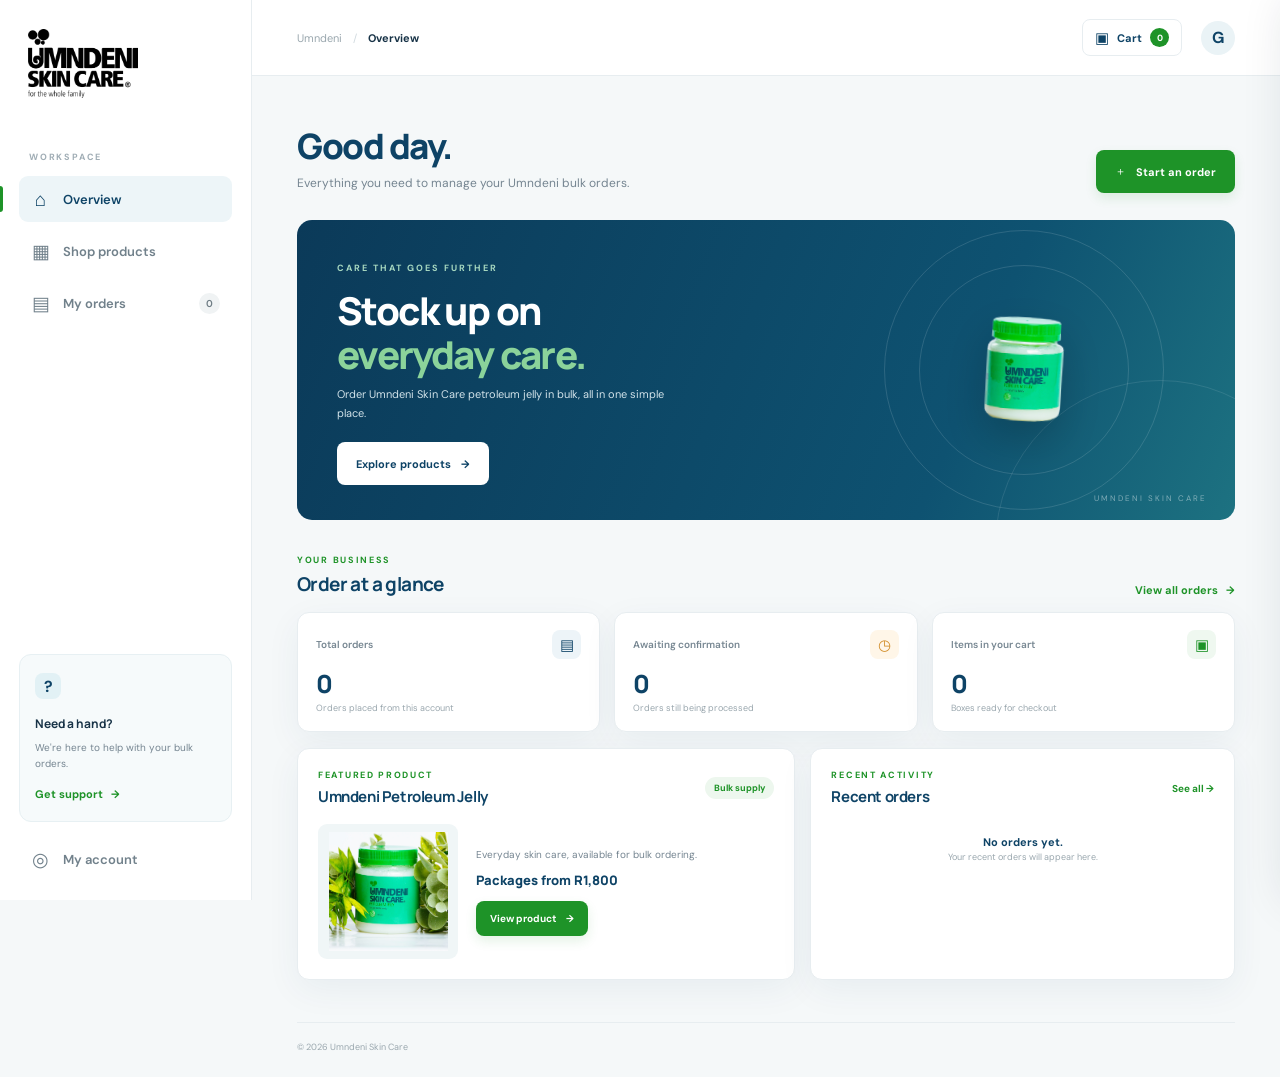
==== commit 59ed855b: "Refresh homepage CSS cache for featured image" ====
--- a/index.html
+++ b/index.html
@@ -9,7 +9,7 @@
   <link rel="preconnect" href="https://fonts.googleapis.com">
   <link rel="preconnect" href="https://fonts.gstatic.com" crossorigin>
   <link href="https://fonts.googleapis.com/css2?family=DM+Sans:wght@400;500;600;700&family=Manrope:wght@400;500;600;700;800&display=swap" rel="stylesheet">
-  <link rel="stylesheet" href="assets/css/global.css?v=product-assets1">
+  <link rel="stylesheet" href="assets/css/global.css?v=featured-photo-mobile2">
   <script src="assets/js/app.js?v=browse-buttons2" defer></script>
 </head>
 <body data-page="home">
--- a/assets/css/global.css
+++ b/assets/css/global.css
@@ -120,7 +120,7 @@
 .pill { display: inline-flex; align-items: center; padding: 5px 9px; border-radius: 30px; font-size: 9px; font-weight: 700; white-space: nowrap; }
 .pill-green { background: #EDF7EE; color: var(--green); }
 .featured-product-row { display: flex; align-items: center; gap: 18px; margin-top: 17px; }
-.mini-product-art { display: flex; flex: 0 0 116px; align-items: center; flex-direction: column; justify-content: center; height: 115px; border-radius: 9px; background: #F0F6F7; color: var(--navy); }
+.mini-product-art { display: flex; flex: 0 0 140px; align-items: center; flex-direction: column; justify-content: center; height: 135px; border-radius: 9px; background: #F0F6F7; color: var(--navy); }
 .mini-product-art img { display: block; width: 100%; height: 100%; padding: 8px; border-radius: 9px; object-fit: contain; }
 .mini-product-art span { font: 800 33px Manrope,sans-serif; }
 .mini-product-art small { color: #91A2AA; font-size: 7px; letter-spacing: 1px; }
@@ -385,9 +385,10 @@
   .stat-card > small { font-size: 8px; }
   .home-bottom-grid { gap: 11px; margin-top: 12px; }
   .featured-card, .recent-card { padding: 16px; }
-  .featured-product-row { gap: 12px; }
-  .mini-product-art { flex-basis: 93px; height: 100px; }
-  .featured-info p { font-size: 9px; }
+  .featured-product-row { flex-direction: column; align-items: stretch; gap: 16px; }
+  .mini-product-art { flex: 0 0 auto; width: 100%; height: 270px; }
+  .mini-product-art img { padding: 4px; }
+  .featured-info p { font-size: 10px; }
   .catalog-tag { display: none; }
   .shop-layout { gap: 12px; }
   .product-detail-card { grid-template-columns: 1fr; }
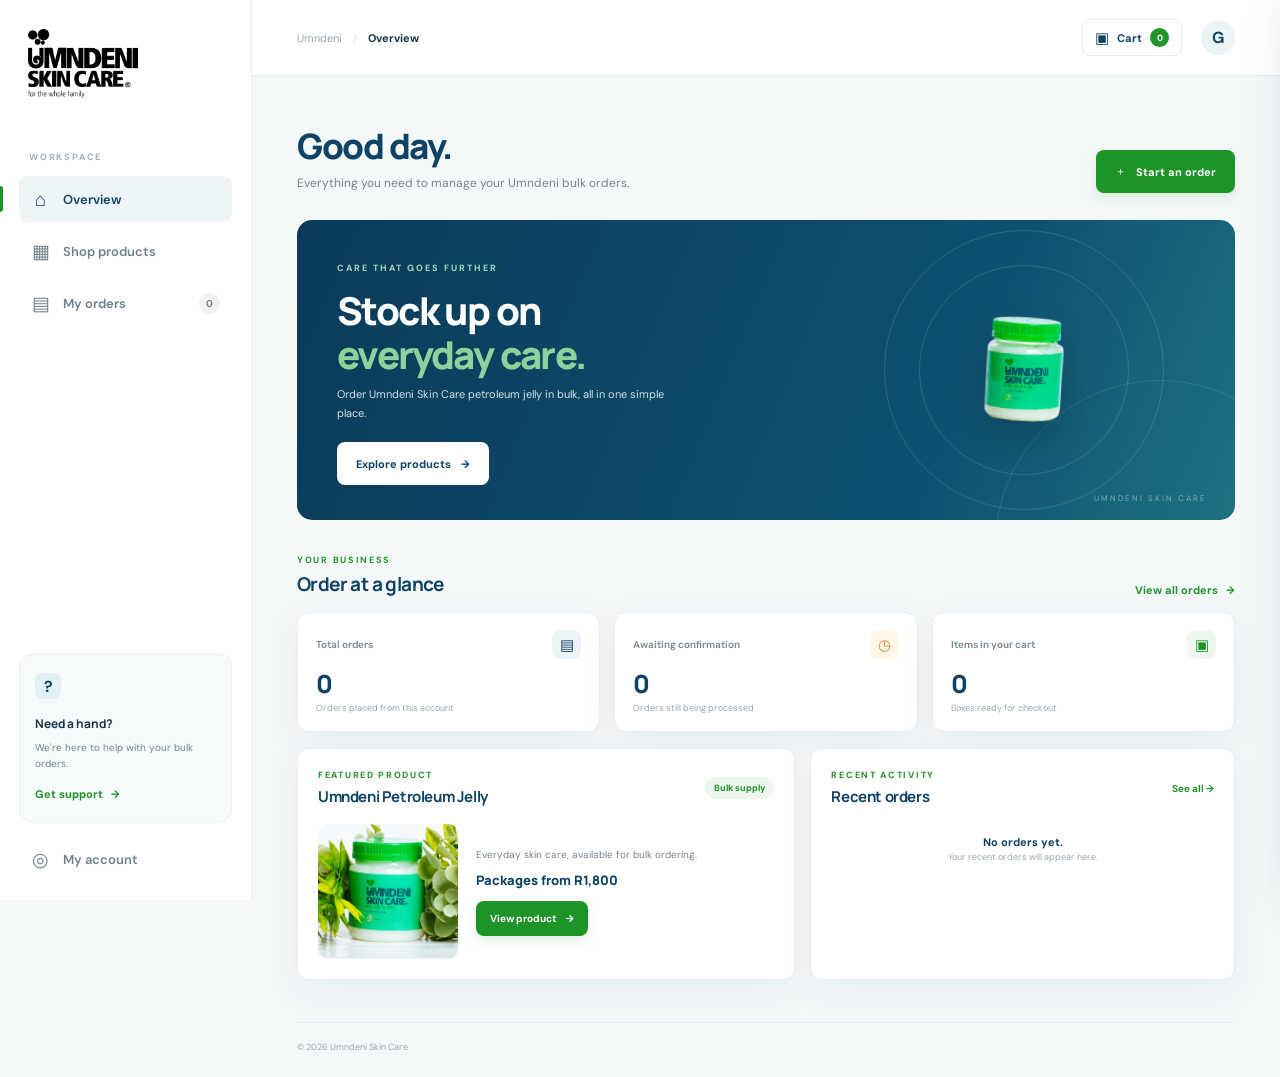
==== commit 8de3d596: "Refresh homepage stylesheet for featured image update" ====
--- a/index.html
+++ b/index.html
@@ -9,8 +9,13 @@
   <link rel="preconnect" href="https://fonts.googleapis.com">
   <link rel="preconnect" href="https://fonts.gstatic.com" crossorigin>
   <link href="https://fonts.googleapis.com/css2?family=DM+Sans:wght@400;500;600;700&family=Manrope:wght@400;500;600;700;800&display=swap" rel="stylesheet">
-  <link rel="stylesheet" href="assets/css/global.css?v=featured-photo-mobile2">
+  <link rel="stylesheet" href="assets/css/global.css?v=featured-image-cover1">
   <script src="assets/js/app.js?v=browse-buttons2" defer></script>
+  <style>
+    @media (max-width: 680px) {
+      .hero-art .hero-product-image { display: none !important; }
+    }
+  </style>
 </head>
 <body data-page="home">
   <div class="app-shell">
--- a/assets/css/global.css
+++ b/assets/css/global.css
@@ -120,8 +120,8 @@
 .pill { display: inline-flex; align-items: center; padding: 5px 9px; border-radius: 30px; font-size: 9px; font-weight: 700; white-space: nowrap; }
 .pill-green { background: #EDF7EE; color: var(--green); }
 .featured-product-row { display: flex; align-items: center; gap: 18px; margin-top: 17px; }
-.mini-product-art { display: flex; flex: 0 0 140px; align-items: center; flex-direction: column; justify-content: center; height: 135px; border-radius: 9px; background: #F0F6F7; color: var(--navy); }
-.mini-product-art img { display: block; width: 100%; height: 100%; padding: 8px; border-radius: 9px; object-fit: contain; }
+.mini-product-art { display: flex; flex: 0 0 140px; align-items: center; flex-direction: column; justify-content: center; height: 135px; overflow: hidden; border-radius: 9px; background: transparent; color: var(--navy); }
+.mini-product-art img { display: block; width: 100%; height: 100%; padding: 0; border-radius: 9px; object-fit: cover; }
 .mini-product-art span { font: 800 33px Manrope,sans-serif; }
 .mini-product-art small { color: #91A2AA; font-size: 7px; letter-spacing: 1px; }
 .featured-info p { margin: 0 0 9px; color: var(--muted); font-size: 10px; line-height: 1.5; }
@@ -460,3 +460,14 @@
 .password-toggle { position: absolute; top: 50%; right: 8px; display: grid; place-items: center; width: 32px; height: 32px; padding: 6px; transform: translateY(-50%); border: 0; border-radius: 6px; background: transparent; color: #758591; }
 .password-toggle:hover, .password-toggle:focus-visible { background: #F0F6F7; color: var(--navy); outline: none; }
 .password-toggle svg { width: 19px; height: 19px; fill: none; stroke: currentColor; stroke-width: 1.7; stroke-linecap: round; stroke-linejoin: round; }
+
+
+/* Bob Go delivery choices */
+.delivery-rate-option{display:flex;align-items:center;gap:12px;padding:14px 16px;margin-top:10px;border:1px solid var(--border,#e5e7eb);border-radius:12px;cursor:pointer;background:#fff}
+.delivery-rate-option:has(input:checked){border-color:#0e4366;background:#f3f8fb}
+.delivery-rate-option input{accent-color:#0e4366;flex:0 0 auto}
+.delivery-rate-details{display:flex;flex:1;min-width:0;flex-direction:column;gap:4px}
+.delivery-rate-details small{color:#667085;font-size:12px}
+.delivery-rate-price{white-space:nowrap}
+.shipping-quote-section .form-feedback{margin:10px 0 0}
+#payNowButton:disabled{opacity:.55;cursor:not-allowed}
